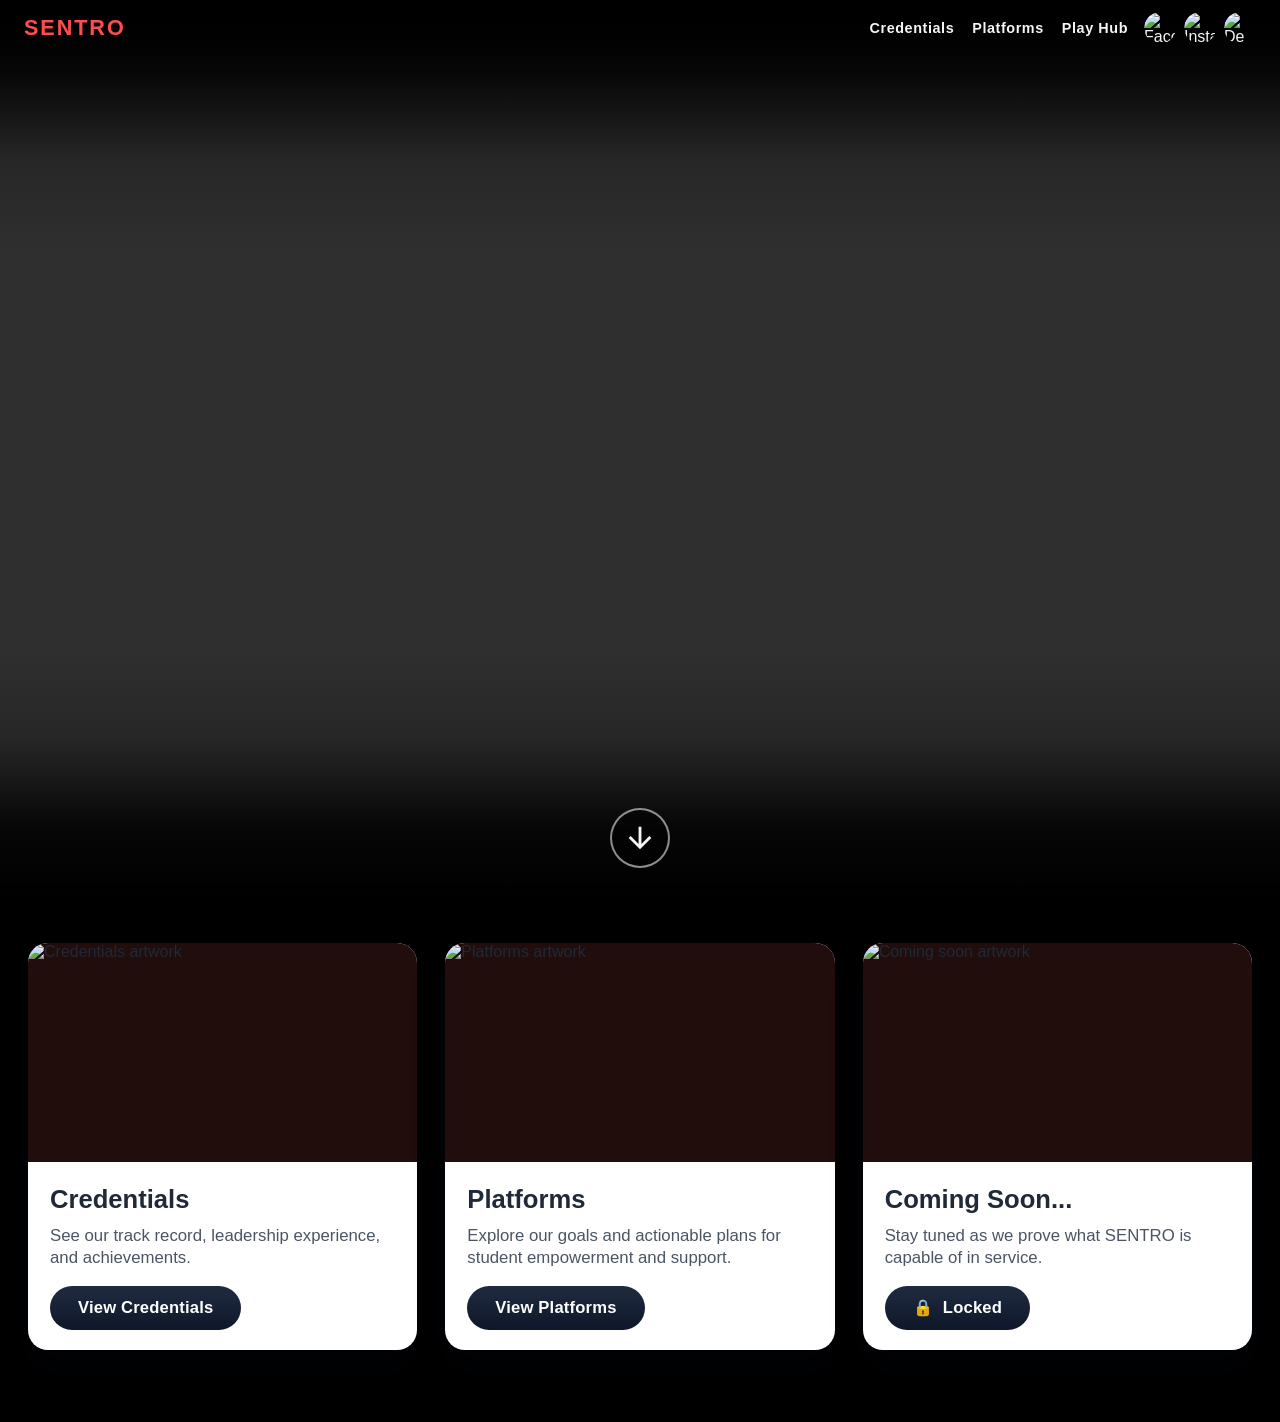
==== main.html @ a2cdb46d "Add files via upload" ====
<!DOCTYPE html>
<html lang="en">

<head>
  <meta charset="UTF-8">
  <meta name="viewport" content="width=device-width, initial-scale=1.0">
  <title>SENTRO</title>
  <link rel="stylesheet" href="styles.css">
  <style>
    .main {
      position: relative;
      height: 100vh;
      background-image:
        linear-gradient(
          to bottom,
          rgb(0, 0, 0) 0%,
          rgba(0, 0, 0, 0.88) 8%,
          rgba(0, 0, 0, 0.24) 18%,
          rgba(0, 0, 0, 0.08) 28%,
          rgba(0, 0, 0, 0.08) 72%,
          rgba(0, 0, 0, 0.24) 82%,
          rgba(0, 0, 0, 0.88) 92%,
          rgb(0, 0, 0) 100%
        ),
        url("img/sentro.png");
      background-position: center;
      background-repeat: no-repeat;
      background-size: cover;
    }

    .scroll-arrow {
      position: absolute;
      left: 50%;
      bottom: 32px;
      display: flex;
      align-items: center;
      justify-content: center;
      width: 56px;
      height: 56px;
      border: 2px solid rgba(255, 255, 255, 0.55);
      border-radius: 999px;
      background-color: rgba(0, 0, 0, 0.35);
      transform: translateX(-50%);
      text-decoration: none;
      backdrop-filter: blur(4px);
      animation: bounce 1.8s infinite;
    }

    .scroll-arrow svg {
      width: 34px;
      height: 34px;
      fill: #f5f5f5;
    }

    .quick-links {
      display: grid;
      grid-template-columns: repeat(3, minmax(0, 1fr));
      gap: 28px;
      padding: 44px 28px 72px;
      margin-top: -1px;
      background: #000000;
    }

    .link-card {
      display: flex;
      flex-direction: column;
      overflow: hidden;
      border-radius: 20px;
      background: #fff;
      box-shadow: 0 18px 36px rgba(16, 24, 40, 0.14);
      color: #1f2937;
      text-decoration: none;
      transition: transform 0.24s ease, box-shadow 0.24s ease;
    }

    .link-card:hover,
    .link-card:focus-visible {
      transform: translateY(-6px);
      box-shadow: 0 24px 44px rgba(16, 24, 40, 0.2);
    }

    .link-card-media {
      aspect-ratio: 16 / 9;
      width: 100%;
      object-fit: cover;
      display: block;
      background: #220d0d;
    }

    .link-card-body {
      padding: 22px 22px 20px;
    }

    .link-card h2 {
      margin: 0 0 10px;
      font-size: clamp(1.55rem, 2vw, 2rem);
      font-weight: 700;
      line-height: 1.2;
      color: #1f2937;
    }

    .link-card p {
      margin: 0 0 18px;
      color: #4b5563;
      line-height: 1.3;
      font-size: 1.05rem;
    }

    .link-card-button {
      display: inline-flex;
      align-items: center;
      justify-content: center;
      padding: 12px 28px;
      border-radius: 999px;
      background: linear-gradient(180deg, #1f2b3f 0%, #0f172a 100%);
      color: #ffffff;
      font-size: 1.04rem;
      font-weight: 700;
      letter-spacing: 0.01em;
    }

    .link-card.is-locked .link-card-button {
      gap: 10px;
    }

    .link-card-button .lock {
      font-size: 1rem;
      line-height: 1;
    }

    @keyframes bounce {
      0%,
      20%,
      50%,
      80%,
      100% {
        transform: translateX(-50%) translateY(0);
      }

      40% {
        transform: translateX(-50%) translateY(-10px);
      }

      60% {
        transform: translateX(-50%) translateY(-4px);
      }
    }

    @media (max-width: 900px) {
      .quick-links {
        grid-template-columns: 1fr;
        padding: 36px 14px 52px;
        gap: 18px;
      }

      .link-card-body {
        padding: 18px 16px 16px;
      }

      .link-card-button {
        width: 100%;
      }
    }
  </style>
</head>

<body id="top">
  <div id="site-banner-root"></div>
  <div class="main">
    <a class="scroll-arrow" href="#quick-links" aria-label="Scroll to navigation links">
      <svg viewBox="0 -960 960 960" aria-hidden="true" focusable="false">
        <path d="M440-800v487L216-537l-56 57 320 320 320-320-56-57-224 224v-487h-80Z" />
      </svg>
    </a>
  </div>
  <section class="quick-links" id="quick-links" aria-label="Site sections">
    <a class="link-card" href="party-members.html" aria-label="Credentials page link">
      <img class="link-card-media" src="img/creds.png" alt="Credentials artwork">
      <div class="link-card-body">
        <h2>Credentials</h2>
        <p>See our track record, leadership experience, and achievements.</p>
        <span class="link-card-button">View Credentials</span>
      </div>
    </a>
    <a class="link-card" href="platforms-agenda.html" aria-label="Platforms page link">
      <img class="link-card-media" src="img/platforms.png" alt="Platforms artwork">
      <div class="link-card-body">
        <h2>Platforms</h2>
        <p>Explore our goals and actionable plans for student empowerment and support.</p>
        <span class="link-card-button">View Platforms</span>
      </div>
    </a>
    <a class="link-card is-locked" href="gamification.html" aria-label="Coming soon page link">
      <img class="link-card-media" src="img/coming-soon.svg" alt="Coming soon artwork">
      <div class="link-card-body">
        <h2>Coming Soon...</h2>
        <p>Stay tuned as we prove what SENTRO is capable of in service.</p>
        <span class="link-card-button"><span class="lock" aria-hidden="true">🔒</span>Locked</span>
      </div>
    </a>
  </section>
  <script src="script.js"></script>
</body>

</html>
---- styles.css ----
html {
  scroll-behavior: smooth;
}

body {
  font-family: Arial, sans-serif;
  margin: 0;
  padding: 0;
  background-color: #333;
}

.site-banner {
  position: fixed;
  top: 0;
  left: 0;
  right: 0;
  z-index: 10;
  display: flex;
  align-items: center;
  justify-content: space-between;
  gap: 16px;
  padding: 12px 24px;
  background: linear-gradient(180deg, rgba(0, 0, 0, 0.72) 0%, rgba(0, 0, 0, 0.18) 100%);
  backdrop-filter: blur(6px);
}

.brand-link,
.banner-nav a {
  color: #f5f5f5;
  text-decoration: none;
}

.brand-link {
  color: #ff4d4f;
  font-size: 1.35rem;
  font-weight: 700;
  letter-spacing: 0.09em;
}

.banner-right {
  display: flex;
  align-items: center;
  gap: 16px;
}

.banner-nav {
  display: flex;
  align-items: center;
  gap: 18px;
}

.banner-nav a {
  font-size: 0.9rem;
  font-weight: 600;
  letter-spacing: 0.04em;
  transition: opacity 0.2s ease, color 0.2s ease;
}

.banner-socials {
  display: flex;
  align-items: center;
  gap: 8px;
}

.social-link {
  display: inline-flex;
  align-items: center;
  justify-content: center;
  width: 32px;
  height: 32px;
  border-radius: 999px;
  overflow: hidden;
  color: #f5f5f5;
  text-decoration: none;
  transition: transform 0.2s ease, opacity 0.2s ease;
}

.social-link:hover,
.social-link:focus-visible {
  opacity: 1;
  transform: translateY(-2px);
}

.social-link svg {
  width: 20px;
  height: 20px;
  fill: currentColor;
}

.social-link img {
  display: block;
  width: 100%;
  height: 100%;
  object-fit: cover;
  border-radius: 999px;
}

.social-link text {
  fill: currentColor;
  font-size: 5.2px;
  font-weight: 700;
  font-family: Arial, sans-serif;
  letter-spacing: 0.4px;
}

.brand-link:hover,
.brand-link:focus-visible,
.banner-nav a:hover,
.banner-nav a:focus-visible {
  opacity: 0.78;
}

.banner-nav a:hover,
.banner-nav a:focus-visible {
  color: #ff4d4f;
}

@media (max-width: 900px) {
  .site-banner {
    flex-direction: column;
    align-items: flex-start;
    padding: 10px 14px;
  }

  .banner-right {
    width: 100%;
    flex-direction: column;
    align-items: flex-start;
    gap: 8px;
  }

  .banner-nav {
    flex-wrap: wrap;
    gap: 8px 12px;
  }

  .banner-socials {
    gap: 8px;
  }
}
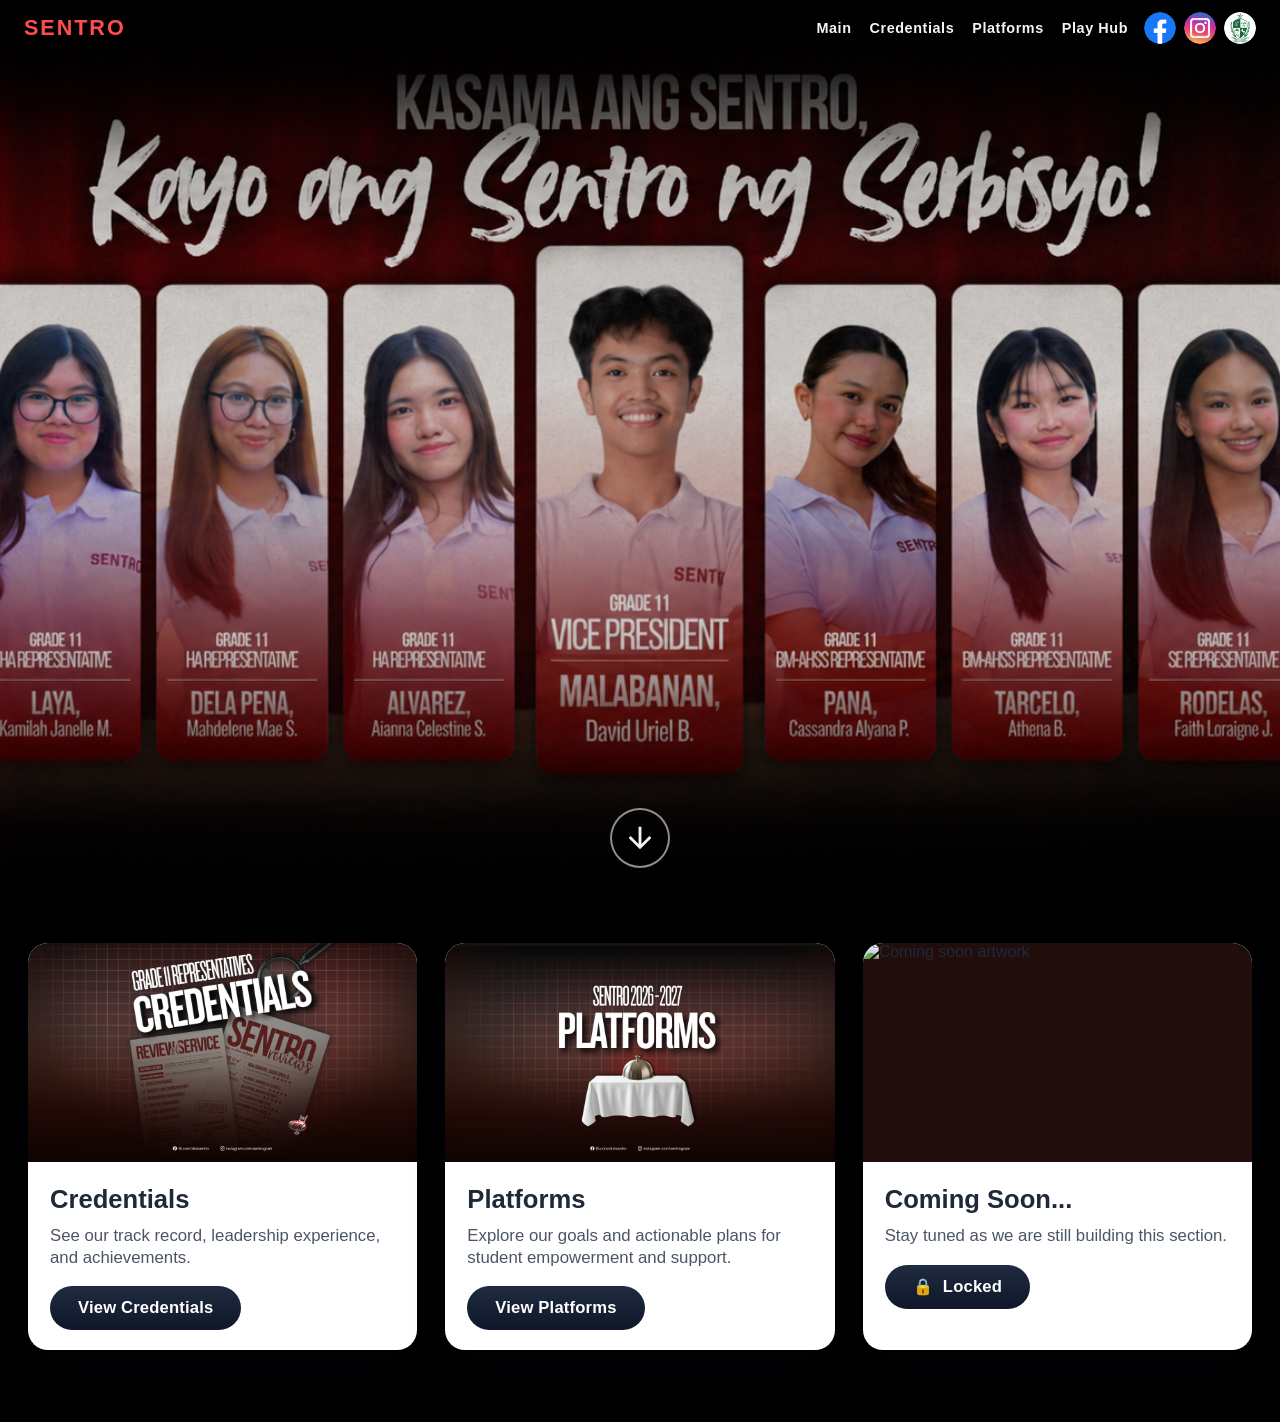
==== commit eed6cb7c: "Add files via upload" ====
--- a/main.html
+++ b/main.html
@@ -191,10 +191,10 @@
       </div>
     </a>
     <a class="link-card is-locked" href="gamification.html" aria-label="Coming soon page link">
-      <img class="link-card-media" src="img/coming-soon.svg" alt="Coming soon artwork">
+      <img class="link-card-media" src="img/game.png" alt="Coming soon artwork">
       <div class="link-card-body">
         <h2>Coming Soon...</h2>
-        <p>Stay tuned as we prove what SENTRO is capable of in service.</p>
+        <p>Stay tuned as we are still building this section.</p>
         <span class="link-card-button"><span class="lock" aria-hidden="true">🔒</span>Locked</span>
       </div>
     </a>
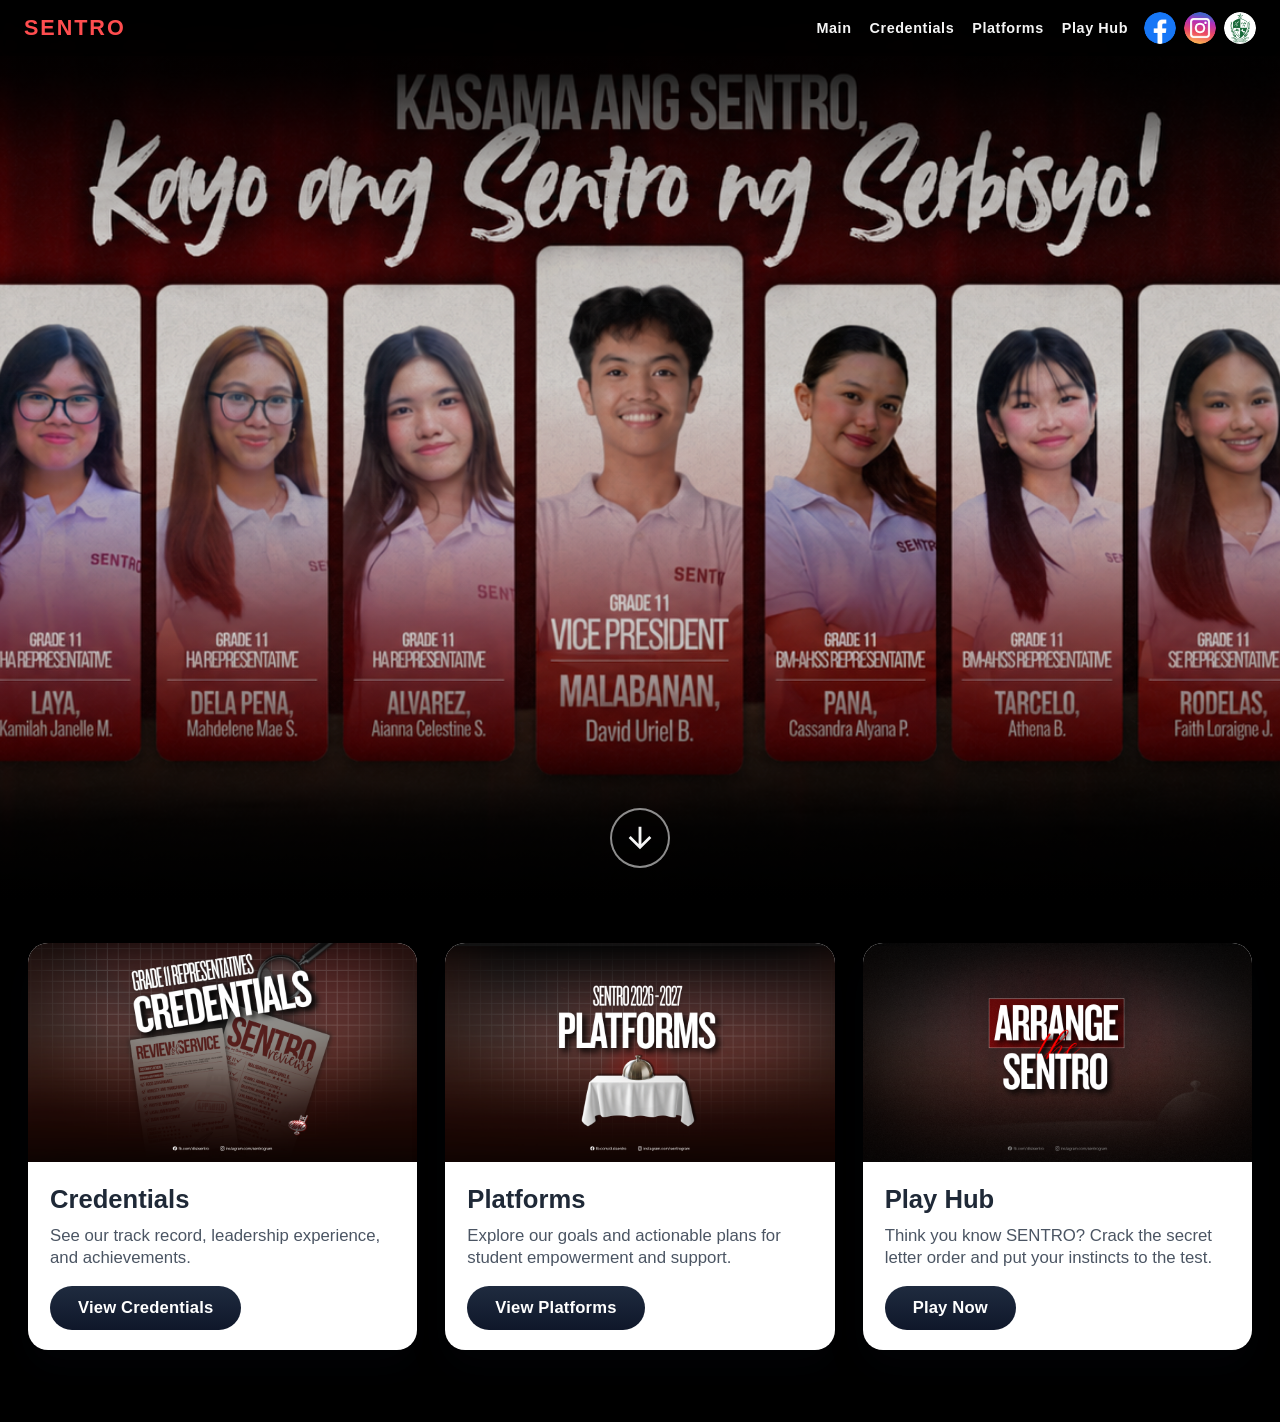
==== commit 38ff9b9f: "Add files via upload" ====
--- a/main.html
+++ b/main.html
@@ -5,7 +5,7 @@
   <meta charset="UTF-8">
   <meta name="viewport" content="width=device-width, initial-scale=1.0">
   <title>SENTRO</title>
-  <link rel="stylesheet" href="styles.css">
+  <link rel="stylesheet" href="styles.css?v=1.0">
   <style>
     .main {
       position: relative;
@@ -190,16 +190,16 @@
         <span class="link-card-button">View Platforms</span>
       </div>
     </a>
-    <a class="link-card is-locked" href="gamification.html" aria-label="Coming soon page link">
-      <img class="link-card-media" src="img/game.png" alt="Coming soon artwork">
+    <a class="link-card" href="playhub.html" aria-label="Play Hub page link">
+      <img class="link-card-media" src="img/game.png" alt="Play Hub artwork">
       <div class="link-card-body">
-        <h2>Coming Soon...</h2>
-        <p>Stay tuned as we are still building this section.</p>
-        <span class="link-card-button"><span class="lock" aria-hidden="true">🔒</span>Locked</span>
+        <h2>Play Hub</h2>
+        <p>Think you know SENTRO? Crack the secret letter order and put your instincts to the test.</p>
+        <span class="link-card-button">Play Now</span>
       </div>
     </a>
   </section>
-  <script src="script.js"></script>
+  <script src="script.js?v=1.0"></script>
 </body>
 
 </html>
